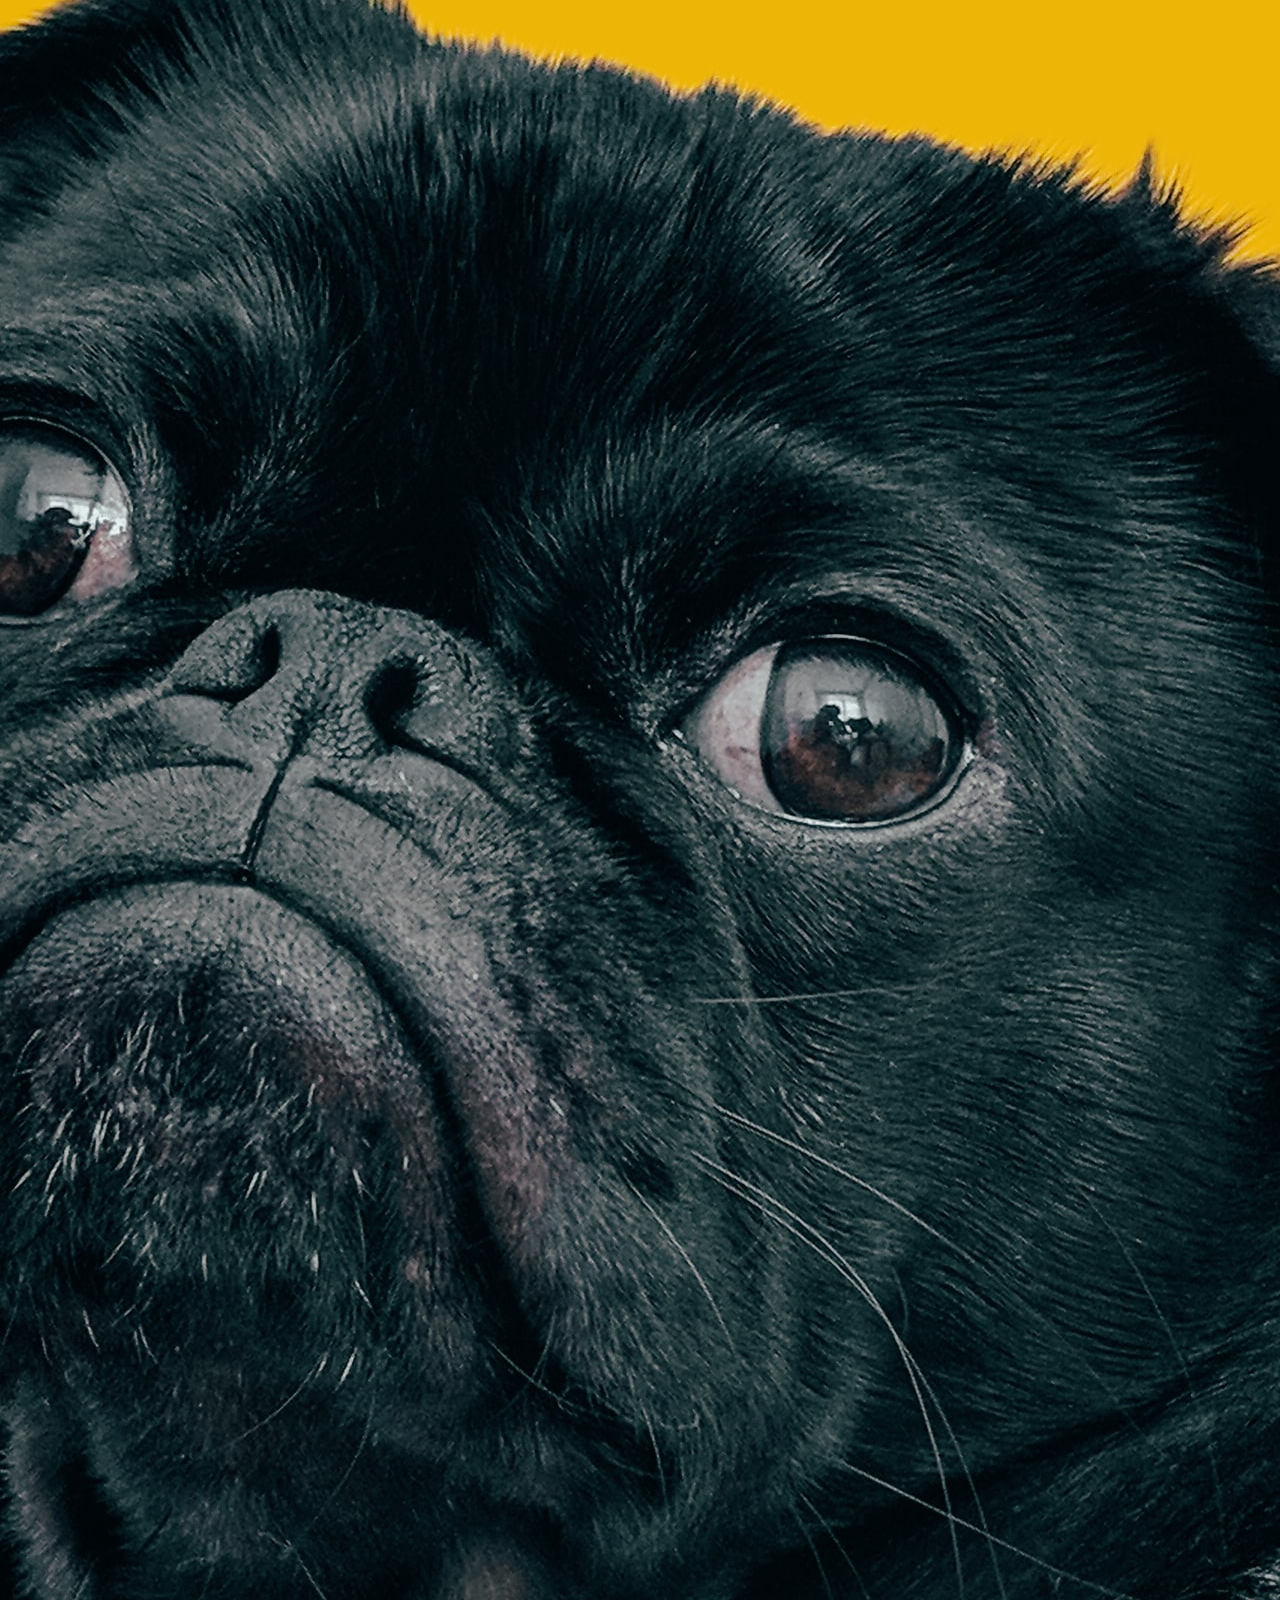
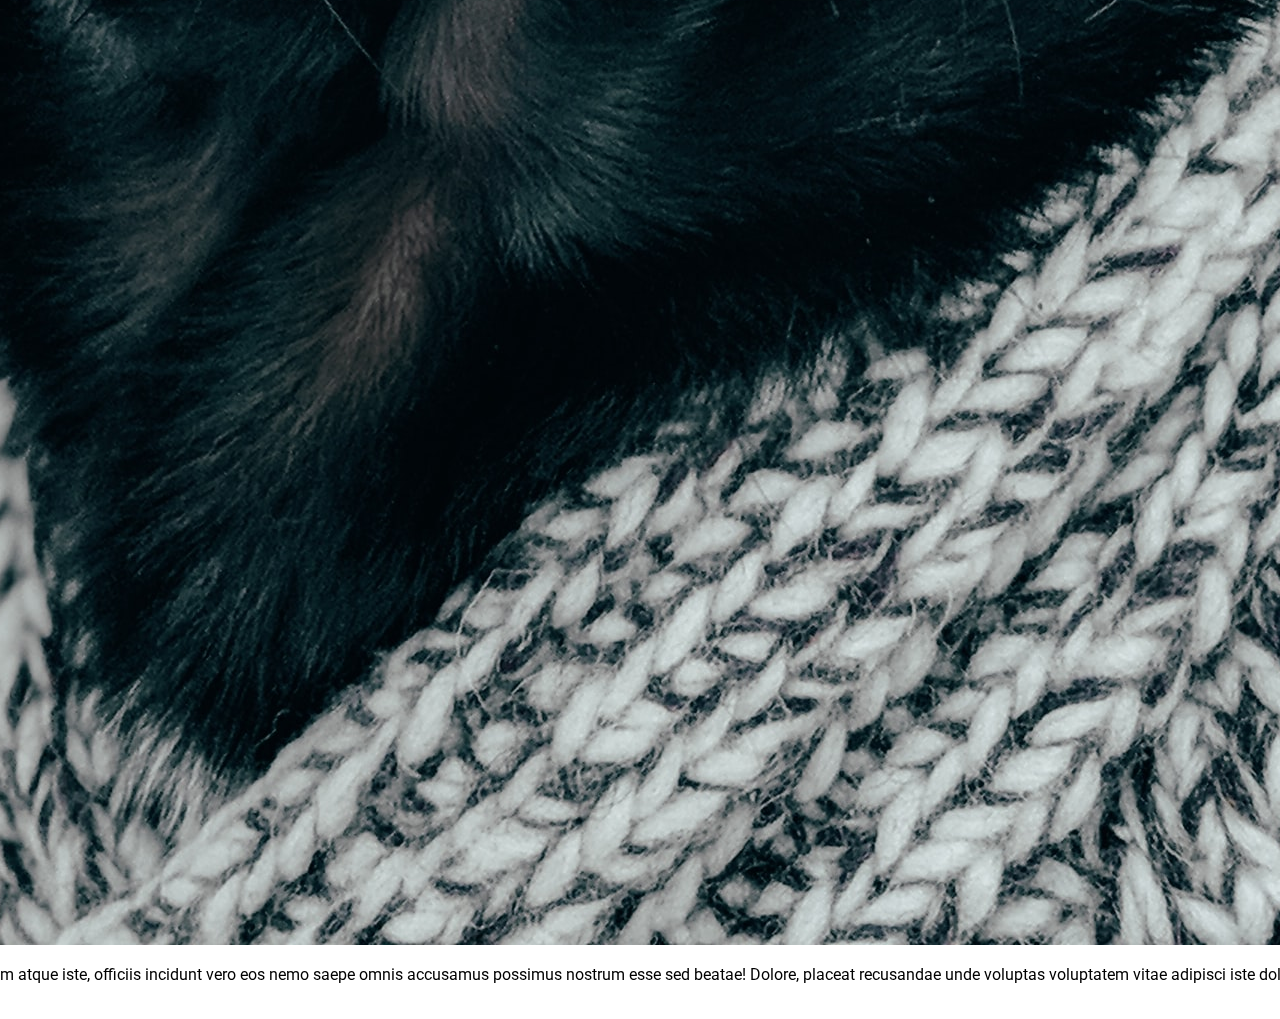
==== Day 3 - Rotating Navigation/index.html @ 5ba12cda "starter for day 3" ====
<!DOCTYPE html>
<html lang="en">
<head>
    <meta charset="UTF-8">
    <meta http-equiv="X-UA-Compatible" content="IE=edge">
    <meta name="viewport" content="width=device-width, initial-scale=1.0">
    <link rel="stylesheet" href="https://use.fontawesome.com/releases/v5.15.4/css/all.css" integrity="sha384-DyZ88mC6Up2uqS4h/KRgHuoeGwBcD4Ng9SiP4dIRy0EXTlnuz47vAwmeGwVChigm" crossorigin="anonymous"/>
    <link rel="stylesheet" href="style.css">
    <title>Rotating Navigation</title>
</head>
<body>
    <div class="container">
        <div class="circle-container">
            <div class="circle">
                <button id="close">
                    <i class="fas fa-times"></i>
                </button>
                <button id="open">
                    <i class="fas fa-bars"></i>
                </button>
            </div>
        </div>
        <div class="content">
            <h1>Amazing article</h1>
            <small>Zach boi</small>
            <p>Lorem ipsum dolor, sit amet consectetur adipisicing elit. Veritatis voluptate eum sequi esse vero rerum modi fugit doloremque itaque. Optio voluptas cumque commodi ipsum sed. Enim nam consequuntur veritatis quia sit voluptatem! Voluptates, at. Voluptatibus a ipsa sed unde quis in voluptatem labore, vel ex dolor tenetur vitae eum harum repudiandae fuga iure facere repellat quia laboriosam repellendus ratione nihil sapiente qui. Cupiditate dolores sapiente quisquam tenetur, quam voluptatum accusamus aliquid, est, vero cum sint distinctio temporibus perferendis inventore molestiae provident exercitationem asperiores magnam deserunt eum incidunt nemo omnis vel? Voluptatibus, adipisci? Neque odit in labore ad nihil quibusdam itaque!</p>
            <h3>My Dog</h3>
            <img src="/Day 3 - Rotating Navigation/doge.jpg" alt="doge">
            <p>Lorem ipsum, dolor sit amet consectetur adipisicing elit. Ea, facilis quo dolores, consectetur nulla minus ducimus dolore rerum atque iste, officiis incidunt vero eos nemo saepe omnis accusamus possimus nostrum esse sed beatae! Dolore, placeat recusandae unde voluptas voluptatem vitae adipisci iste doloribus, aut corporis quos necessitatibus optio laudantium odio quisquam! Magni sit ad iure sed et, deserunt non sint tempora possimus neque sapiente. Nihil suscipit in dolorem nostrum adipisci quas maxime, expedita tempore voluptas!</p>
        </div>
    </div>

    <script src="script.js"></script>
</body>
</html>
---- Day 3 - Rotating Navigation/style.css ----
@import url('https://fonts.googleapis.com/css2?family=Roboto:wght@400;700&display=swap');

* {
    box-sizing: border-box;
} 

body {
    font-family: 'Roboto', sans-serif;
    display: flex;
    flex-direction: column;
    align-items: center;
    justify-content: center;
    height: 100vh;
    overflow: hidden;
    margin: 0
}
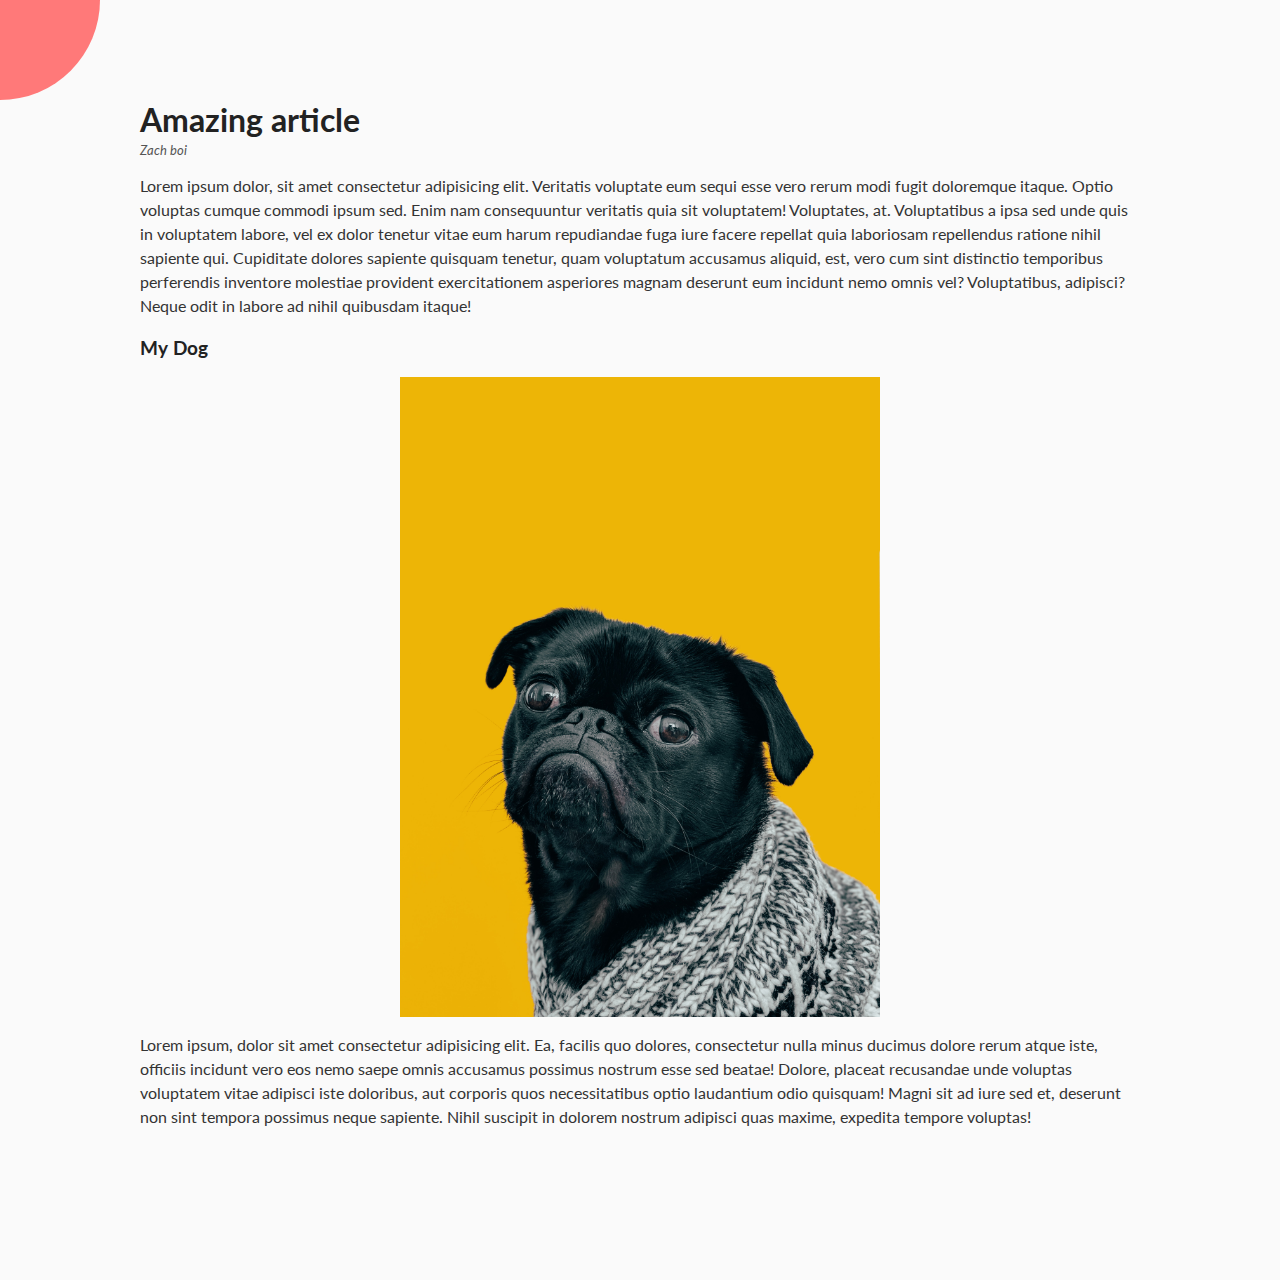
==== commit 4278447a: "day 3 done" ====
--- a/Day 3 - Rotating Navigation/index.html
+++ b/Day 3 - Rotating Navigation/index.html
@@ -25,11 +25,20 @@
             <small>Zach boi</small>
             <p>Lorem ipsum dolor, sit amet consectetur adipisicing elit. Veritatis voluptate eum sequi esse vero rerum modi fugit doloremque itaque. Optio voluptas cumque commodi ipsum sed. Enim nam consequuntur veritatis quia sit voluptatem! Voluptates, at. Voluptatibus a ipsa sed unde quis in voluptatem labore, vel ex dolor tenetur vitae eum harum repudiandae fuga iure facere repellat quia laboriosam repellendus ratione nihil sapiente qui. Cupiditate dolores sapiente quisquam tenetur, quam voluptatum accusamus aliquid, est, vero cum sint distinctio temporibus perferendis inventore molestiae provident exercitationem asperiores magnam deserunt eum incidunt nemo omnis vel? Voluptatibus, adipisci? Neque odit in labore ad nihil quibusdam itaque!</p>
             <h3>My Dog</h3>
-            <img src="/Day 3 - Rotating Navigation/doge.jpg" alt="doge">
+            <div class="img-holder">
+                <img src="./doge.jpg" alt="doge">
+            </div>
             <p>Lorem ipsum, dolor sit amet consectetur adipisicing elit. Ea, facilis quo dolores, consectetur nulla minus ducimus dolore rerum atque iste, officiis incidunt vero eos nemo saepe omnis accusamus possimus nostrum esse sed beatae! Dolore, placeat recusandae unde voluptas voluptatem vitae adipisci iste doloribus, aut corporis quos necessitatibus optio laudantium odio quisquam! Magni sit ad iure sed et, deserunt non sint tempora possimus neque sapiente. Nihil suscipit in dolorem nostrum adipisci quas maxime, expedita tempore voluptas!</p>
         </div>
     </div>
 
+    <nav>
+        <ul>
+            <li><i class="fas fa-home"></i> Home</li>
+            <li><i class="fas fa-user-alt"></i> About</li>
+            <li><i class="fas fa-envelope"></i> Contact</li>
+        </ul>
+    </nav>
     <script src="script.js"></script>
 </body>
 </html>--- a/Day 3 - Rotating Navigation/style.css
+++ b/Day 3 - Rotating Navigation/style.css
@@ -1,16 +1,141 @@
-@import url('https://fonts.googleapis.com/css2?family=Roboto:wght@400;700&display=swap');
+@import url('https://fonts.googleapis.com/css2?family=Lato&display=swap');
 
 * {
     box-sizing: border-box;
 } 
 
 body {
-    font-family: 'Roboto', sans-serif;
+    font-family: 'Lato', sans-serif;
+    background-color: #333;
+    color: #222;
+    overflow-x: hidden;
+    margin: 0;
+}
+
+.container {
+    background-color: #fafafa;
+    transform-origin: top left;
+    transition: transform 0.5s linear;
+    width: 100vw;
+    min-height: 100vw;
+    padding: 50px;
+}
+
+.container.show-nav {
+    transform: rotate(-20deg);
+}
+
+.circle-container {
+    position: fixed;
+    top: -100px;
+    left: -100px;
+}
+
+.circle {
+    background-color: #ff7979;
+    height: 200px;
+    width: 200px;
+    border-radius: 50%;
+    position: relative;
+    transition: transform 0.5s linear;
+}
+
+.container.show-nav .circle {
+    transform: rotate(-70deg);
+}
+
+.circle button {
+    cursor: pointer;
+    position: absolute;
+    top: 50%;
+    left: 50%;
+    height: 100px;
+    background: transparent;
+    border: 0;
+    font-size: 26px;
+    color: #fff;
+}
+
+.circle button:focus {
+    outline: none;
+}
+
+.circle button#open {
+    left: 60%;
+}
+
+.circle button#close {
+    top: 60%;
+    transform: rotate(90deg);
+    transform-origin: top left;
+}
+
+.container.container.show-nav + nav li{
+    transform: translateX(0);
+    transition-delay: 0.3s;
+}
+
+.img-holder {
     display: flex;
-    flex-direction: column;
-    align-items: center;
     justify-content: center;
-    height: 100vh;
-    overflow: hidden;
-    margin: 0
+}
+
+nav {
+    position: fixed;
+    bottom: 40px;
+    left: 0;
+    z-index: 100;
+}
+
+nav ul {
+    list-style: none;
+    padding-left: 30px;
+}
+
+nav ul li {
+    text-transform: uppercase;
+    color: #fff;
+    margin: 40px 0;
+    transform: translateX(-100%);
+    transition: transform 0.4s ease-in;
+}
+
+nav ul li i {
+    font-size: 20px;
+    margin-right: 10px;
+}
+
+nav ul li + li {
+    margin-left: 15px;
+    transform: translateX(-150%);
+}
+
+nav ul li + li + li{
+    margin-left: 30px;
+    transform: translateX(-200%);
+}
+
+
+.content img {
+    max-width: 100%;
+    max-height: 50vw;
+}
+
+.content {
+    max-width: 1000px;
+    margin: 50px auto;
+}
+
+.content h1 {
+    margin: 0;
+}
+
+.content small {
+    color: #555;
+    font-style: italic;
+}
+
+.content p {
+    color: #333;
+    line-height: 1.5;
 }